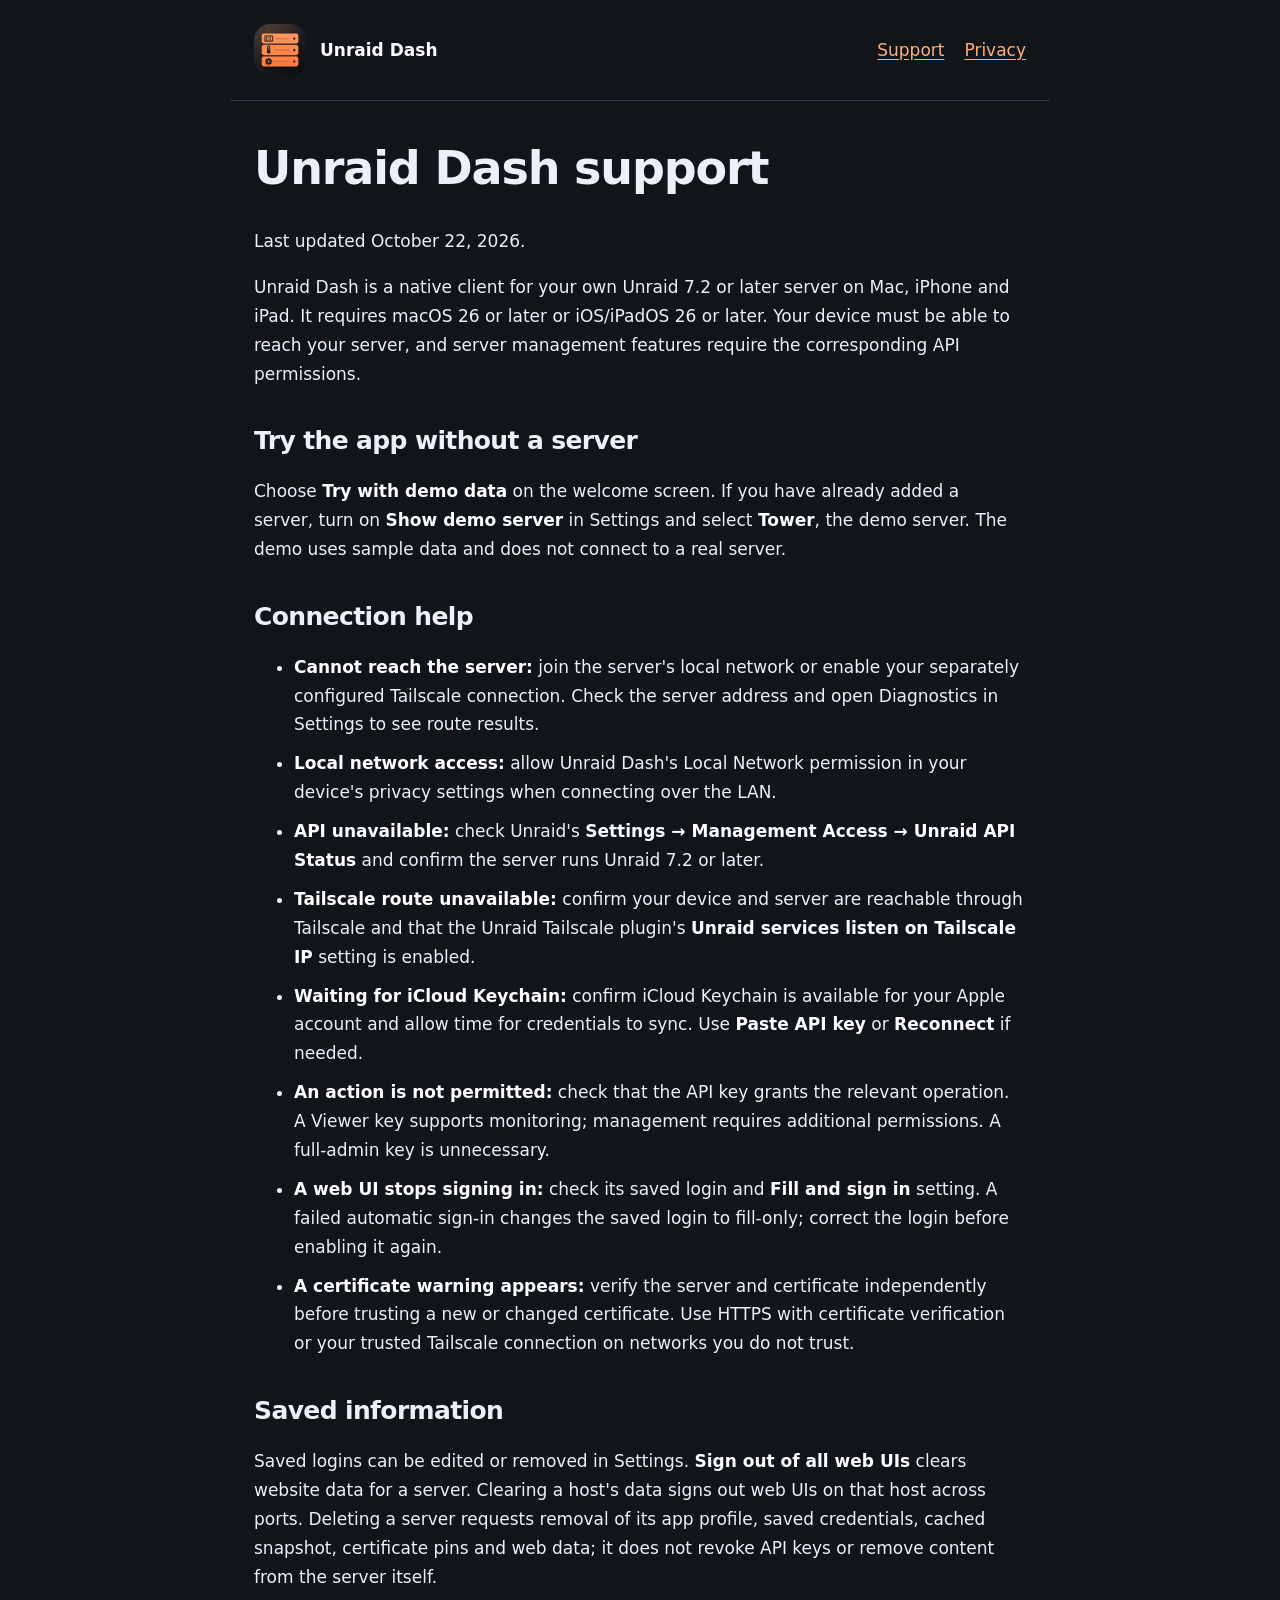
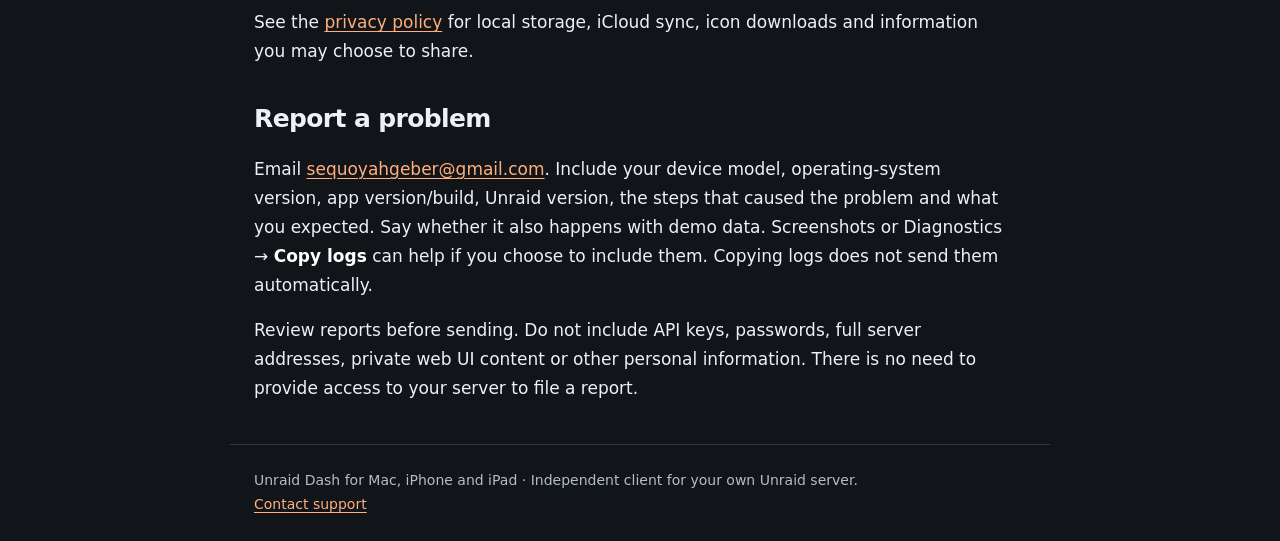
==== index.html @ dc9f38be "Publish Unraid Dash support and privacy pages" ====
<!doctype html>
<html lang="en"><head><meta charset="utf-8"><meta name="viewport" content="width=device-width,initial-scale=1"><meta name="description" content="Unraid Dash support"><title>Unraid Dash support</title><link rel="stylesheet" href="style.css"><link rel="icon" href="icon.png"></head><body><header><img src="icon.png" width="52" height="52" alt=""><strong>Unraid Dash</strong><nav aria-label="Help pages"><a href="./">Support</a><a href="privacy.html">Privacy</a></nav></header><main><h1>Unraid Dash support</h1>
<p>Last updated October 22, 2026.</p>
<p>Unraid Dash is a native client for your own Unraid 7.2 or later server on Mac, iPhone and iPad. It requires macOS 26 or later or iOS/iPadOS 26 or later. Your device must be able to reach your server, and server management features require the corresponding API permissions.</p>
<h2>Try the app without a server</h2>
<p>Choose <strong>Try with demo data</strong> on the welcome screen. If you have already added a server, turn on <strong>Show demo server</strong> in Settings and select <strong>Tower</strong>, the demo server. The demo uses sample data and does not connect to a real server.</p>
<h2>Connection help</h2>
<ul>
<li><strong>Cannot reach the server:</strong> join the server's local network or enable your separately configured Tailscale connection. Check the server address and open Diagnostics in Settings to see route results.</li>
<li><strong>Local network access:</strong> allow Unraid Dash's Local Network permission in your device's privacy settings when connecting over the LAN.</li>
<li><strong>API unavailable:</strong> check Unraid's <strong>Settings → Management Access → Unraid API Status</strong> and confirm the server runs Unraid 7.2 or later.</li>
<li><strong>Tailscale route unavailable:</strong> confirm your device and server are reachable through Tailscale and that the Unraid Tailscale plugin's <strong>Unraid services listen on Tailscale IP</strong> setting is enabled.</li>
<li><strong>Waiting for iCloud Keychain:</strong> confirm iCloud Keychain is available for your Apple account and allow time for credentials to sync. Use <strong>Paste API key</strong> or <strong>Reconnect</strong> if needed.</li>
<li><strong>An action is not permitted:</strong> check that the API key grants the relevant operation. A Viewer key supports monitoring; management requires additional permissions. A full-admin key is unnecessary.</li>
<li><strong>A web UI stops signing in:</strong> check its saved login and <strong>Fill and sign in</strong> setting. A failed automatic sign-in changes the saved login to fill-only; correct the login before enabling it again.</li>
<li><strong>A certificate warning appears:</strong> verify the server and certificate independently before trusting a new or changed certificate. Use HTTPS with certificate verification or your trusted Tailscale connection on networks you do not trust.</li>
</ul>
<h2>Saved information</h2>
<p>Saved logins can be edited or removed in Settings. <strong>Sign out of all web UIs</strong> clears website data for a server. Clearing a host's data signs out web UIs on that host across ports. Deleting a server requests removal of its app profile, saved credentials, cached snapshot, certificate pins and web data; it does not revoke API keys or remove content from the server itself.</p>
<p>See the <a href="https://sequoyahgeber.github.io/unraid-dash-support/privacy.html">privacy policy</a> for local storage, iCloud sync, icon downloads and information you may choose to share.</p>
<h2>Report a problem</h2>
<p>Email <a href="mailto:sequoyahgeber@gmail.com">sequoyahgeber@gmail.com</a>. Include your device model, operating-system version, app version/build, Unraid version, the steps that caused the problem and what you expected. Say whether it also happens with demo data. Screenshots or Diagnostics → <strong>Copy logs</strong> can help if you choose to include them. Copying logs does not send them automatically.</p>
<p>Review reports before sending. Do not include API keys, passwords, full server addresses, private web UI content or other personal information. There is no need to provide access to your server to file a report.</p></main><footer>Unraid Dash for Mac, iPhone and iPad · Independent client for your own Unraid server.<br><a href="mailto:sequoyahgeber@gmail.com">Contact support</a></footer></body></html>
---- style.css ----
*{box-sizing:border-box}body{margin:0;background:#111419;color:#edf1f7;font:17px/1.7 system-ui,-apple-system,BlinkMacSystemFont,sans-serif}main,header,footer{max-width:820px;margin:auto;padding:24px}header{display:flex;align-items:center;gap:14px;border-bottom:1px solid #303742}header img{border-radius:16px}nav{margin-left:auto;display:flex;gap:20px}a{color:#ffaf7c;text-underline-offset:3px}h1,h2{line-height:1.2;letter-spacing:-.025em}h1{font-size:clamp(32px,6vw,46px);margin-top:16px}h2{font-size:25px;margin-top:38px}p,li{max-width:70ch}li{margin:10px 0}footer{border-top:1px solid #303742;font-size:14px;color:#b1bdcb}strong{color:#fff}code{background:#252b35;padding:2px 5px;border-radius:4px}@media(max-width:560px){header{align-items:flex-start;flex-wrap:wrap}nav{margin-left:0;width:100%}}
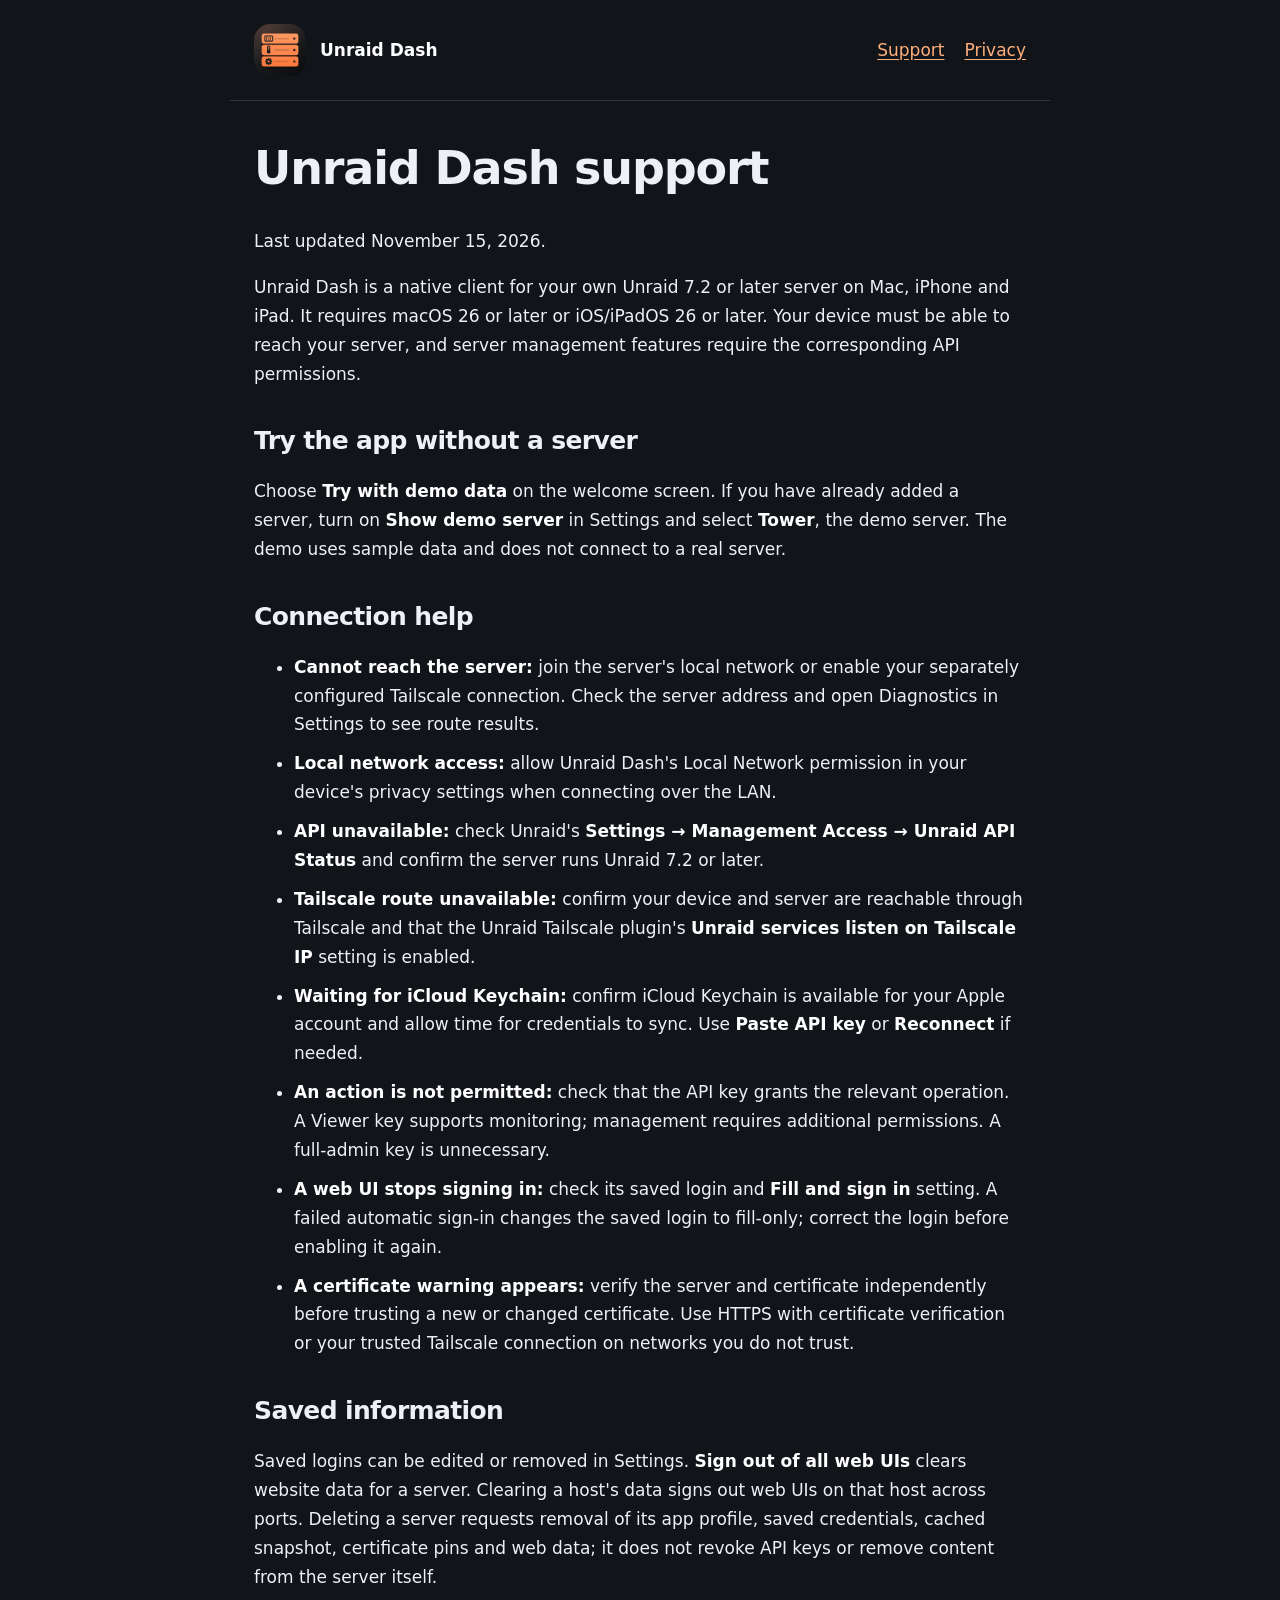
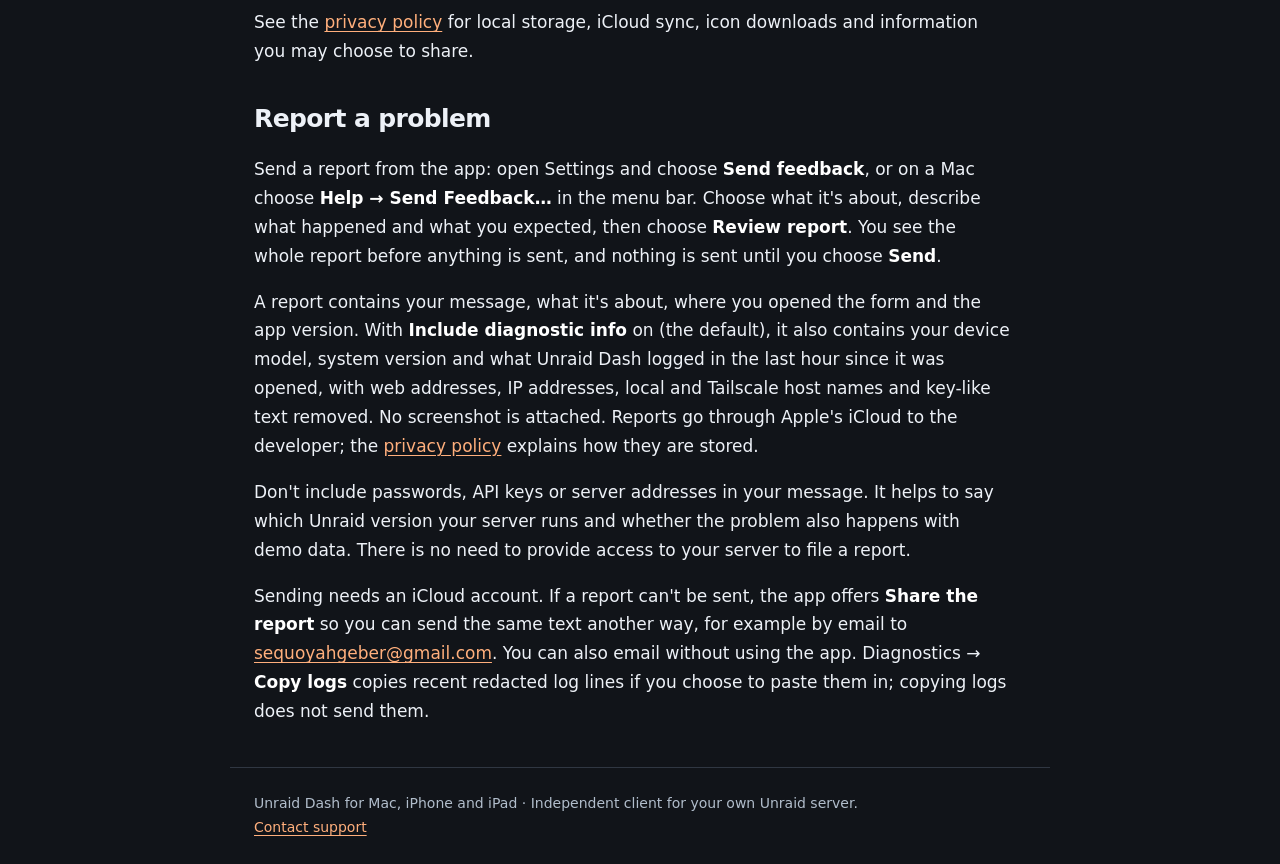
==== commit 66025186: "docs: describe in-app Send feedback on the support and privacy pages The support page now gives the " ====
--- a/index.html
+++ b/index.html
@@ -1,6 +1,6 @@
 <!doctype html>
 <html lang="en"><head><meta charset="utf-8"><meta name="viewport" content="width=device-width,initial-scale=1"><meta name="description" content="Unraid Dash support"><title>Unraid Dash support</title><link rel="stylesheet" href="style.css"><link rel="icon" href="icon.png"></head><body><header><img src="icon.png" width="52" height="52" alt=""><strong>Unraid Dash</strong><nav aria-label="Help pages"><a href="./">Support</a><a href="privacy.html">Privacy</a></nav></header><main><h1>Unraid Dash support</h1>
-<p>Last updated October 22, 2026.</p>
+<p>Last updated November 15, 2026.</p>
 <p>Unraid Dash is a native client for your own Unraid 7.2 or later server on Mac, iPhone and iPad. It requires macOS 26 or later or iOS/iPadOS 26 or later. Your device must be able to reach your server, and server management features require the corresponding API permissions.</p>
 <h2>Try the app without a server</h2>
 <p>Choose <strong>Try with demo data</strong> on the welcome screen. If you have already added a server, turn on <strong>Show demo server</strong> in Settings and select <strong>Tower</strong>, the demo server. The demo uses sample data and does not connect to a real server.</p>
@@ -19,5 +19,7 @@
 <p>Saved logins can be edited or removed in Settings. <strong>Sign out of all web UIs</strong> clears website data for a server. Clearing a host's data signs out web UIs on that host across ports. Deleting a server requests removal of its app profile, saved credentials, cached snapshot, certificate pins and web data; it does not revoke API keys or remove content from the server itself.</p>
 <p>See the <a href="https://sequoyahgeber.github.io/unraid-dash-support/privacy.html">privacy policy</a> for local storage, iCloud sync, icon downloads and information you may choose to share.</p>
 <h2>Report a problem</h2>
-<p>Email <a href="mailto:sequoyahgeber@gmail.com">sequoyahgeber@gmail.com</a>. Include your device model, operating-system version, app version/build, Unraid version, the steps that caused the problem and what you expected. Say whether it also happens with demo data. Screenshots or Diagnostics → <strong>Copy logs</strong> can help if you choose to include them. Copying logs does not send them automatically.</p>
-<p>Review reports before sending. Do not include API keys, passwords, full server addresses, private web UI content or other personal information. There is no need to provide access to your server to file a report.</p></main><footer>Unraid Dash for Mac, iPhone and iPad · Independent client for your own Unraid server.<br><a href="mailto:sequoyahgeber@gmail.com">Contact support</a></footer></body></html>
+<p>Send a report from the app: open Settings and choose <strong>Send feedback</strong>, or on a Mac choose <strong>Help → Send Feedback…</strong> in the menu bar. Choose what it's about, describe what happened and what you expected, then choose <strong>Review report</strong>. You see the whole report before anything is sent, and nothing is sent until you choose <strong>Send</strong>.</p>
+<p>A report contains your message, what it's about, where you opened the form and the app version. With <strong>Include diagnostic info</strong> on (the default), it also contains your device model, system version and what Unraid Dash logged in the last hour since it was opened, with web addresses, IP addresses, local and Tailscale host names and key-like text removed. No screenshot is attached. Reports go through Apple's iCloud to the developer; the <a href="https://sequoyahgeber.github.io/unraid-dash-support/privacy.html">privacy policy</a> explains how they are stored.</p>
+<p>Don't include passwords, API keys or server addresses in your message. It helps to say which Unraid version your server runs and whether the problem also happens with demo data. There is no need to provide access to your server to file a report.</p>
+<p>Sending needs an iCloud account. If a report can't be sent, the app offers <strong>Share the report</strong> so you can send the same text another way, for example by email to <a href="mailto:sequoyahgeber@gmail.com">sequoyahgeber@gmail.com</a>. You can also email without using the app. Diagnostics → <strong>Copy logs</strong> copies recent redacted log lines if you choose to paste them in; copying logs does not send them.</p></main><footer>Unraid Dash for Mac, iPhone and iPad · Independent client for your own Unraid server.<br><a href="mailto:sequoyahgeber@gmail.com">Contact support</a></footer></body></html>
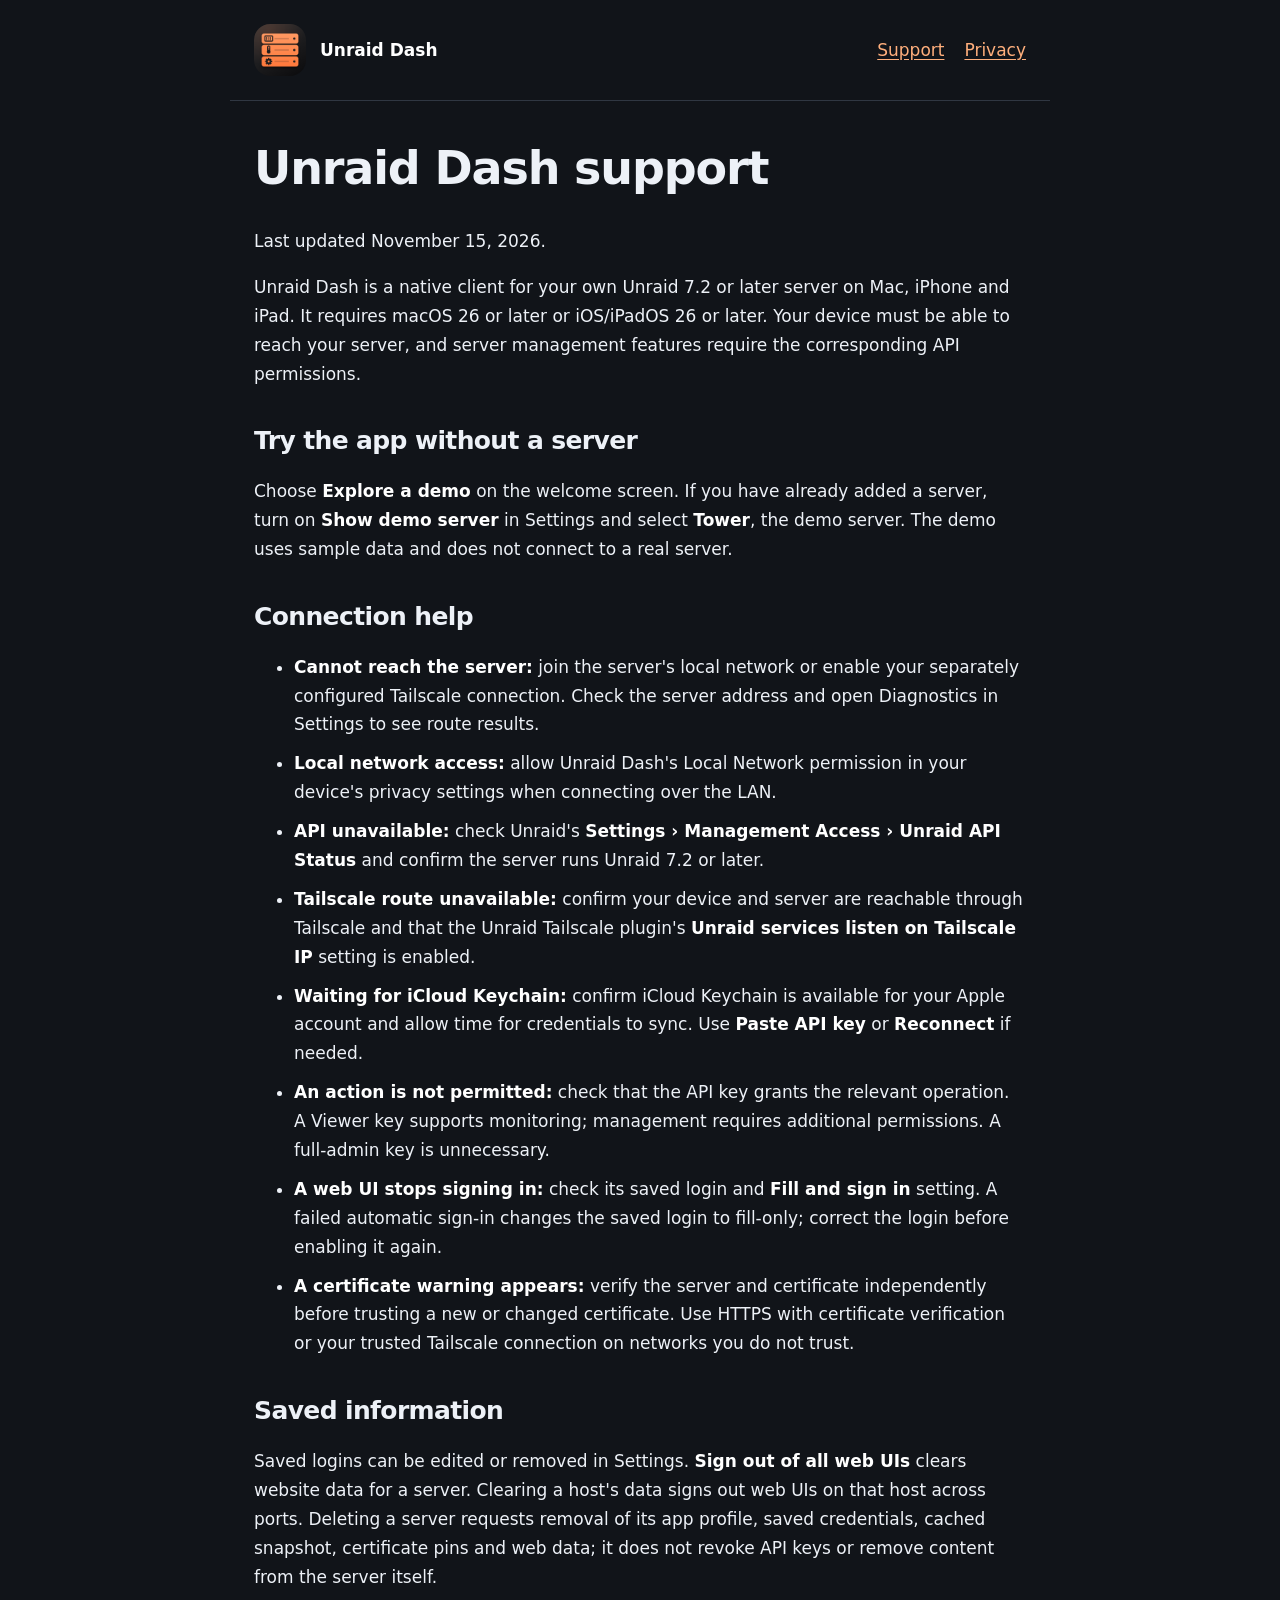
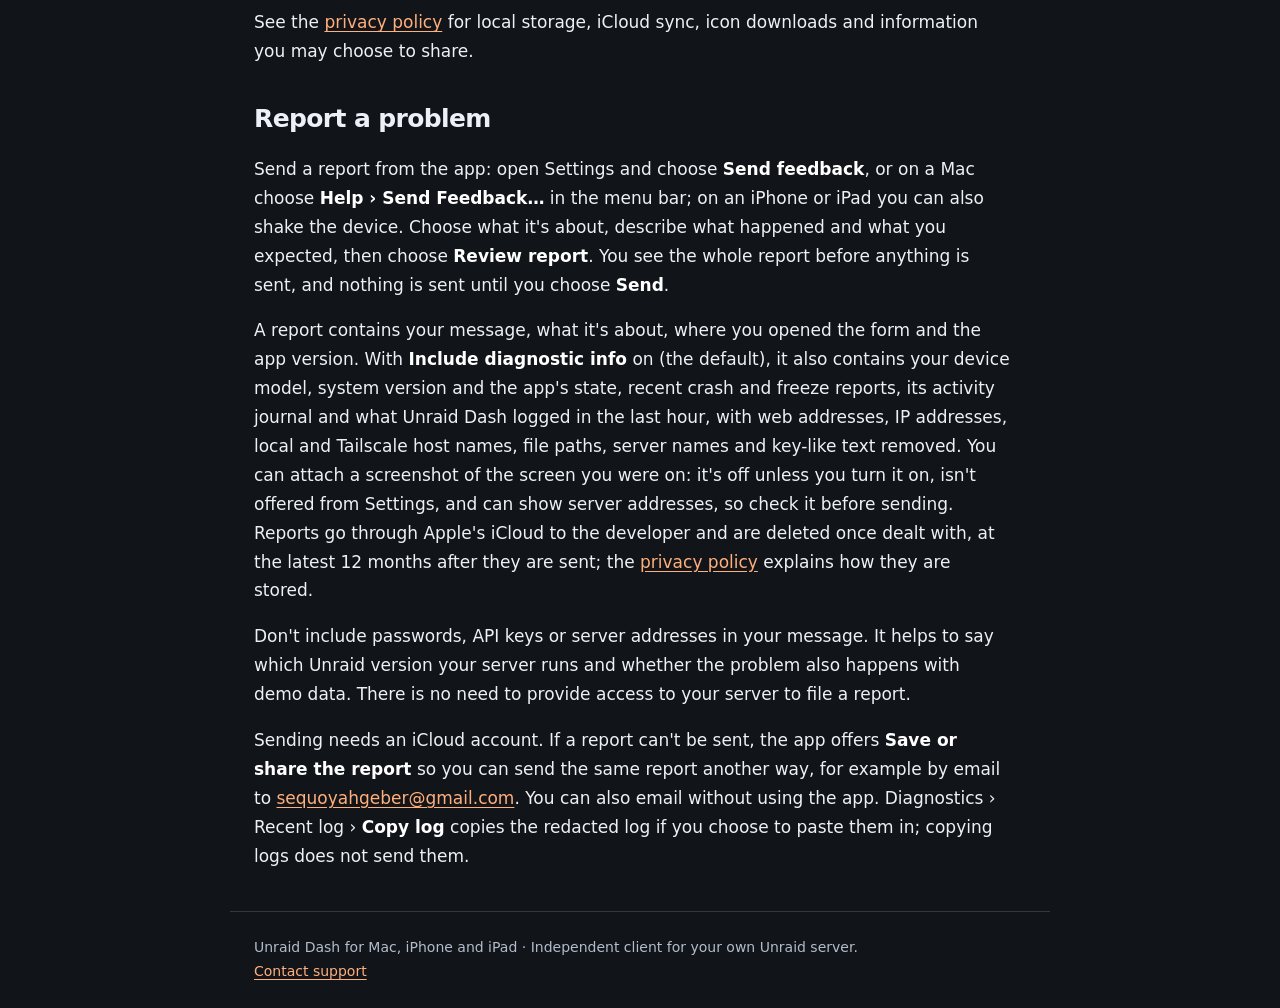
==== commit 8f0f538c: "docs: privacy and support pages match the app's policy and support docs (D-118) Rebuilt from Unraid " ====
--- a/index.html
+++ b/index.html
@@ -3,12 +3,12 @@
 <p>Last updated November 15, 2026.</p>
 <p>Unraid Dash is a native client for your own Unraid 7.2 or later server on Mac, iPhone and iPad. It requires macOS 26 or later or iOS/iPadOS 26 or later. Your device must be able to reach your server, and server management features require the corresponding API permissions.</p>
 <h2>Try the app without a server</h2>
-<p>Choose <strong>Try with demo data</strong> on the welcome screen. If you have already added a server, turn on <strong>Show demo server</strong> in Settings and select <strong>Tower</strong>, the demo server. The demo uses sample data and does not connect to a real server.</p>
+<p>Choose <strong>Explore a demo</strong> on the welcome screen. If you have already added a server, turn on <strong>Show demo server</strong> in Settings and select <strong>Tower</strong>, the demo server. The demo uses sample data and does not connect to a real server.</p>
 <h2>Connection help</h2>
 <ul>
 <li><strong>Cannot reach the server:</strong> join the server's local network or enable your separately configured Tailscale connection. Check the server address and open Diagnostics in Settings to see route results.</li>
 <li><strong>Local network access:</strong> allow Unraid Dash's Local Network permission in your device's privacy settings when connecting over the LAN.</li>
-<li><strong>API unavailable:</strong> check Unraid's <strong>Settings → Management Access → Unraid API Status</strong> and confirm the server runs Unraid 7.2 or later.</li>
+<li><strong>API unavailable:</strong> check Unraid's <strong>Settings › Management Access › Unraid API Status</strong> and confirm the server runs Unraid 7.2 or later.</li>
 <li><strong>Tailscale route unavailable:</strong> confirm your device and server are reachable through Tailscale and that the Unraid Tailscale plugin's <strong>Unraid services listen on Tailscale IP</strong> setting is enabled.</li>
 <li><strong>Waiting for iCloud Keychain:</strong> confirm iCloud Keychain is available for your Apple account and allow time for credentials to sync. Use <strong>Paste API key</strong> or <strong>Reconnect</strong> if needed.</li>
 <li><strong>An action is not permitted:</strong> check that the API key grants the relevant operation. A Viewer key supports monitoring; management requires additional permissions. A full-admin key is unnecessary.</li>
@@ -19,7 +19,7 @@
 <p>Saved logins can be edited or removed in Settings. <strong>Sign out of all web UIs</strong> clears website data for a server. Clearing a host's data signs out web UIs on that host across ports. Deleting a server requests removal of its app profile, saved credentials, cached snapshot, certificate pins and web data; it does not revoke API keys or remove content from the server itself.</p>
 <p>See the <a href="https://sequoyahgeber.github.io/unraid-dash-support/privacy.html">privacy policy</a> for local storage, iCloud sync, icon downloads and information you may choose to share.</p>
 <h2>Report a problem</h2>
-<p>Send a report from the app: open Settings and choose <strong>Send feedback</strong>, or on a Mac choose <strong>Help → Send Feedback…</strong> in the menu bar. Choose what it's about, describe what happened and what you expected, then choose <strong>Review report</strong>. You see the whole report before anything is sent, and nothing is sent until you choose <strong>Send</strong>.</p>
-<p>A report contains your message, what it's about, where you opened the form and the app version. With <strong>Include diagnostic info</strong> on (the default), it also contains your device model, system version and what Unraid Dash logged in the last hour since it was opened, with web addresses, IP addresses, local and Tailscale host names and key-like text removed. No screenshot is attached. Reports go through Apple's iCloud to the developer; the <a href="https://sequoyahgeber.github.io/unraid-dash-support/privacy.html">privacy policy</a> explains how they are stored.</p>
+<p>Send a report from the app: open Settings and choose <strong>Send feedback</strong>, or on a Mac choose <strong>Help › Send Feedback…</strong> in the menu bar; on an iPhone or iPad you can also shake the device. Choose what it's about, describe what happened and what you expected, then choose <strong>Review report</strong>. You see the whole report before anything is sent, and nothing is sent until you choose <strong>Send</strong>.</p>
+<p>A report contains your message, what it's about, where you opened the form and the app version. With <strong>Include diagnostic info</strong> on (the default), it also contains your device model, system version and the app's state, recent crash and freeze reports, its activity journal and what Unraid Dash logged in the last hour, with web addresses, IP addresses, local and Tailscale host names, file paths, server names and key-like text removed. You can attach a screenshot of the screen you were on: it's off unless you turn it on, isn't offered from Settings, and can show server addresses, so check it before sending. Reports go through Apple's iCloud to the developer and are deleted once dealt with, at the latest 12 months after they are sent; the <a href="https://sequoyahgeber.github.io/unraid-dash-support/privacy.html">privacy policy</a> explains how they are stored.</p>
 <p>Don't include passwords, API keys or server addresses in your message. It helps to say which Unraid version your server runs and whether the problem also happens with demo data. There is no need to provide access to your server to file a report.</p>
-<p>Sending needs an iCloud account. If a report can't be sent, the app offers <strong>Share the report</strong> so you can send the same text another way, for example by email to <a href="mailto:sequoyahgeber@gmail.com">sequoyahgeber@gmail.com</a>. You can also email without using the app. Diagnostics → <strong>Copy logs</strong> copies recent redacted log lines if you choose to paste them in; copying logs does not send them.</p></main><footer>Unraid Dash for Mac, iPhone and iPad · Independent client for your own Unraid server.<br><a href="mailto:sequoyahgeber@gmail.com">Contact support</a></footer></body></html>
+<p>Sending needs an iCloud account. If a report can't be sent, the app offers <strong>Save or share the report</strong> so you can send the same report another way, for example by email to <a href="mailto:sequoyahgeber@gmail.com">sequoyahgeber@gmail.com</a>. You can also email without using the app. Diagnostics › Recent log › <strong>Copy log</strong> copies the redacted log if you choose to paste them in; copying logs does not send them.</p></main><footer>Unraid Dash for Mac, iPhone and iPad · Independent client for your own Unraid server.<br><a href="mailto:sequoyahgeber@gmail.com">Contact support</a></footer></body></html>
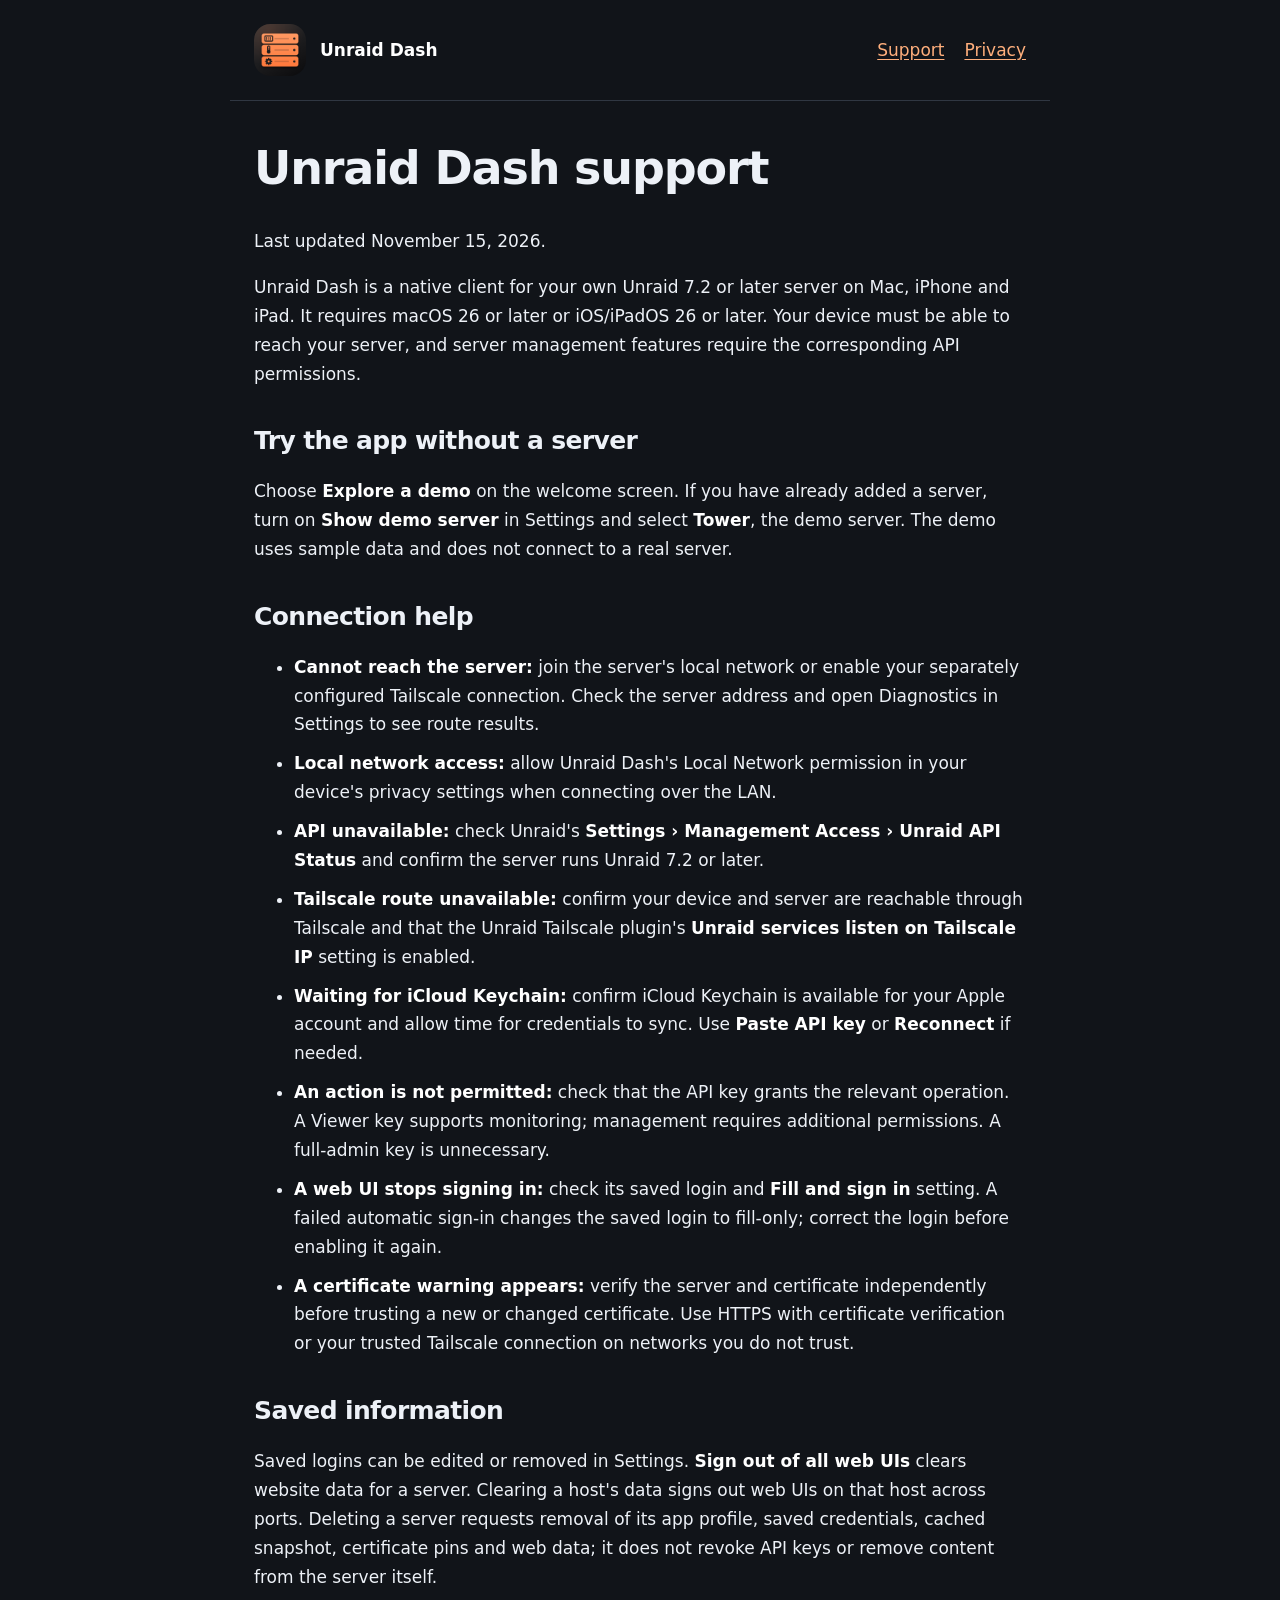
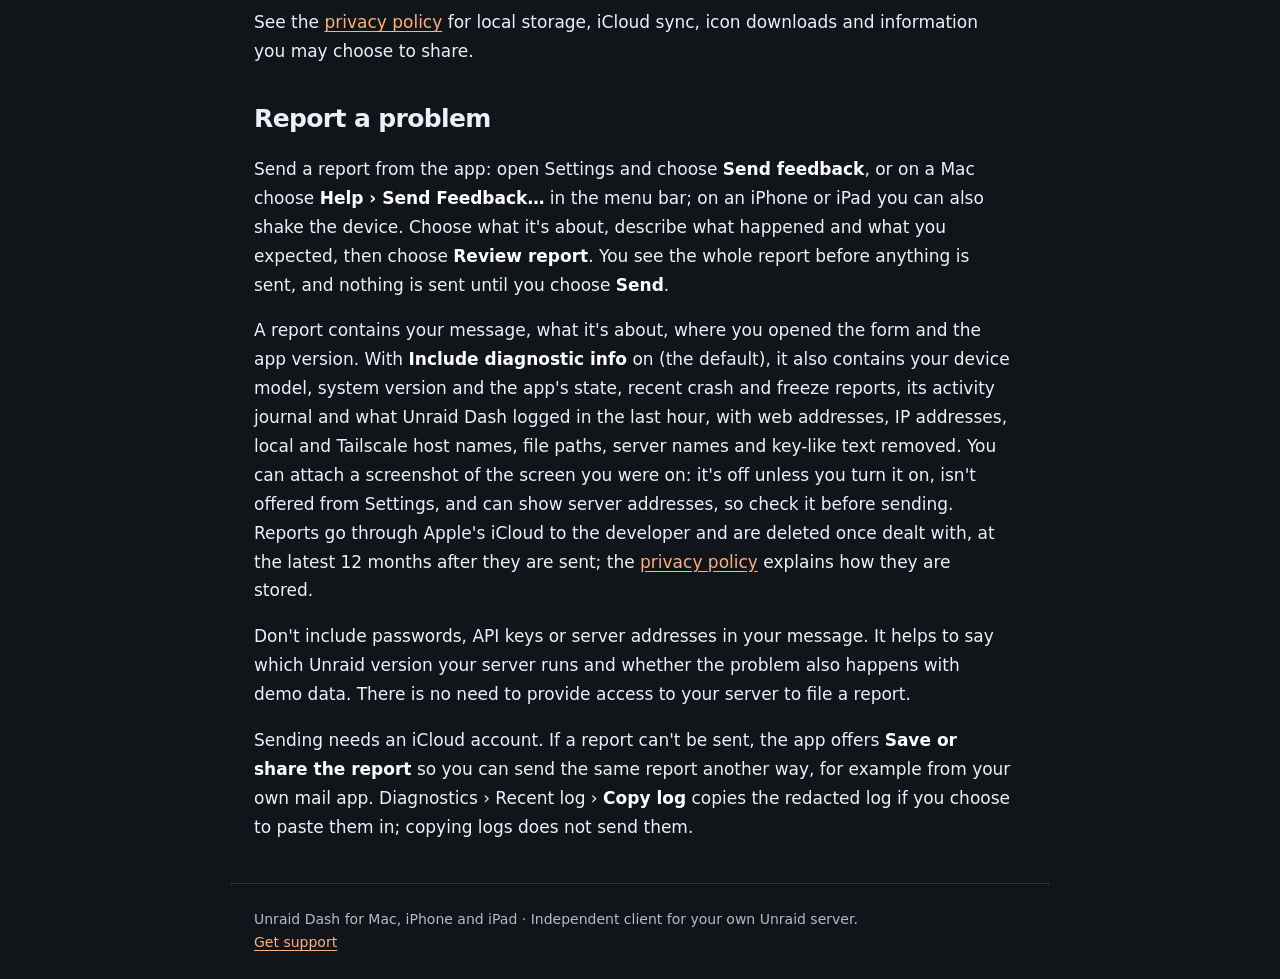
==== commit 53e83a52: "docs: no email address anywhere; support goes through in-app Send feedback (D-120) Co-Authored-By: C" ====
--- a/index.html
+++ b/index.html
@@ -22,4 +22,4 @@
 <p>Send a report from the app: open Settings and choose <strong>Send feedback</strong>, or on a Mac choose <strong>Help › Send Feedback…</strong> in the menu bar; on an iPhone or iPad you can also shake the device. Choose what it's about, describe what happened and what you expected, then choose <strong>Review report</strong>. You see the whole report before anything is sent, and nothing is sent until you choose <strong>Send</strong>.</p>
 <p>A report contains your message, what it's about, where you opened the form and the app version. With <strong>Include diagnostic info</strong> on (the default), it also contains your device model, system version and the app's state, recent crash and freeze reports, its activity journal and what Unraid Dash logged in the last hour, with web addresses, IP addresses, local and Tailscale host names, file paths, server names and key-like text removed. You can attach a screenshot of the screen you were on: it's off unless you turn it on, isn't offered from Settings, and can show server addresses, so check it before sending. Reports go through Apple's iCloud to the developer and are deleted once dealt with, at the latest 12 months after they are sent; the <a href="https://sequoyahgeber.github.io/unraid-dash-support/privacy.html">privacy policy</a> explains how they are stored.</p>
 <p>Don't include passwords, API keys or server addresses in your message. It helps to say which Unraid version your server runs and whether the problem also happens with demo data. There is no need to provide access to your server to file a report.</p>
-<p>Sending needs an iCloud account. If a report can't be sent, the app offers <strong>Save or share the report</strong> so you can send the same report another way, for example by email to <a href="mailto:sequoyahgeber@gmail.com">sequoyahgeber@gmail.com</a>. You can also email without using the app. Diagnostics › Recent log › <strong>Copy log</strong> copies the redacted log if you choose to paste them in; copying logs does not send them.</p></main><footer>Unraid Dash for Mac, iPhone and iPad · Independent client for your own Unraid server.<br><a href="mailto:sequoyahgeber@gmail.com">Contact support</a></footer></body></html>
+<p>Sending needs an iCloud account. If a report can't be sent, the app offers <strong>Save or share the report</strong> so you can send the same report another way, for example from your own mail app. Diagnostics › Recent log › <strong>Copy log</strong> copies the redacted log if you choose to paste them in; copying logs does not send them.</p></main><footer>Unraid Dash for Mac, iPhone and iPad · Independent client for your own Unraid server.<br><a href="./">Get support</a></footer></body></html>
